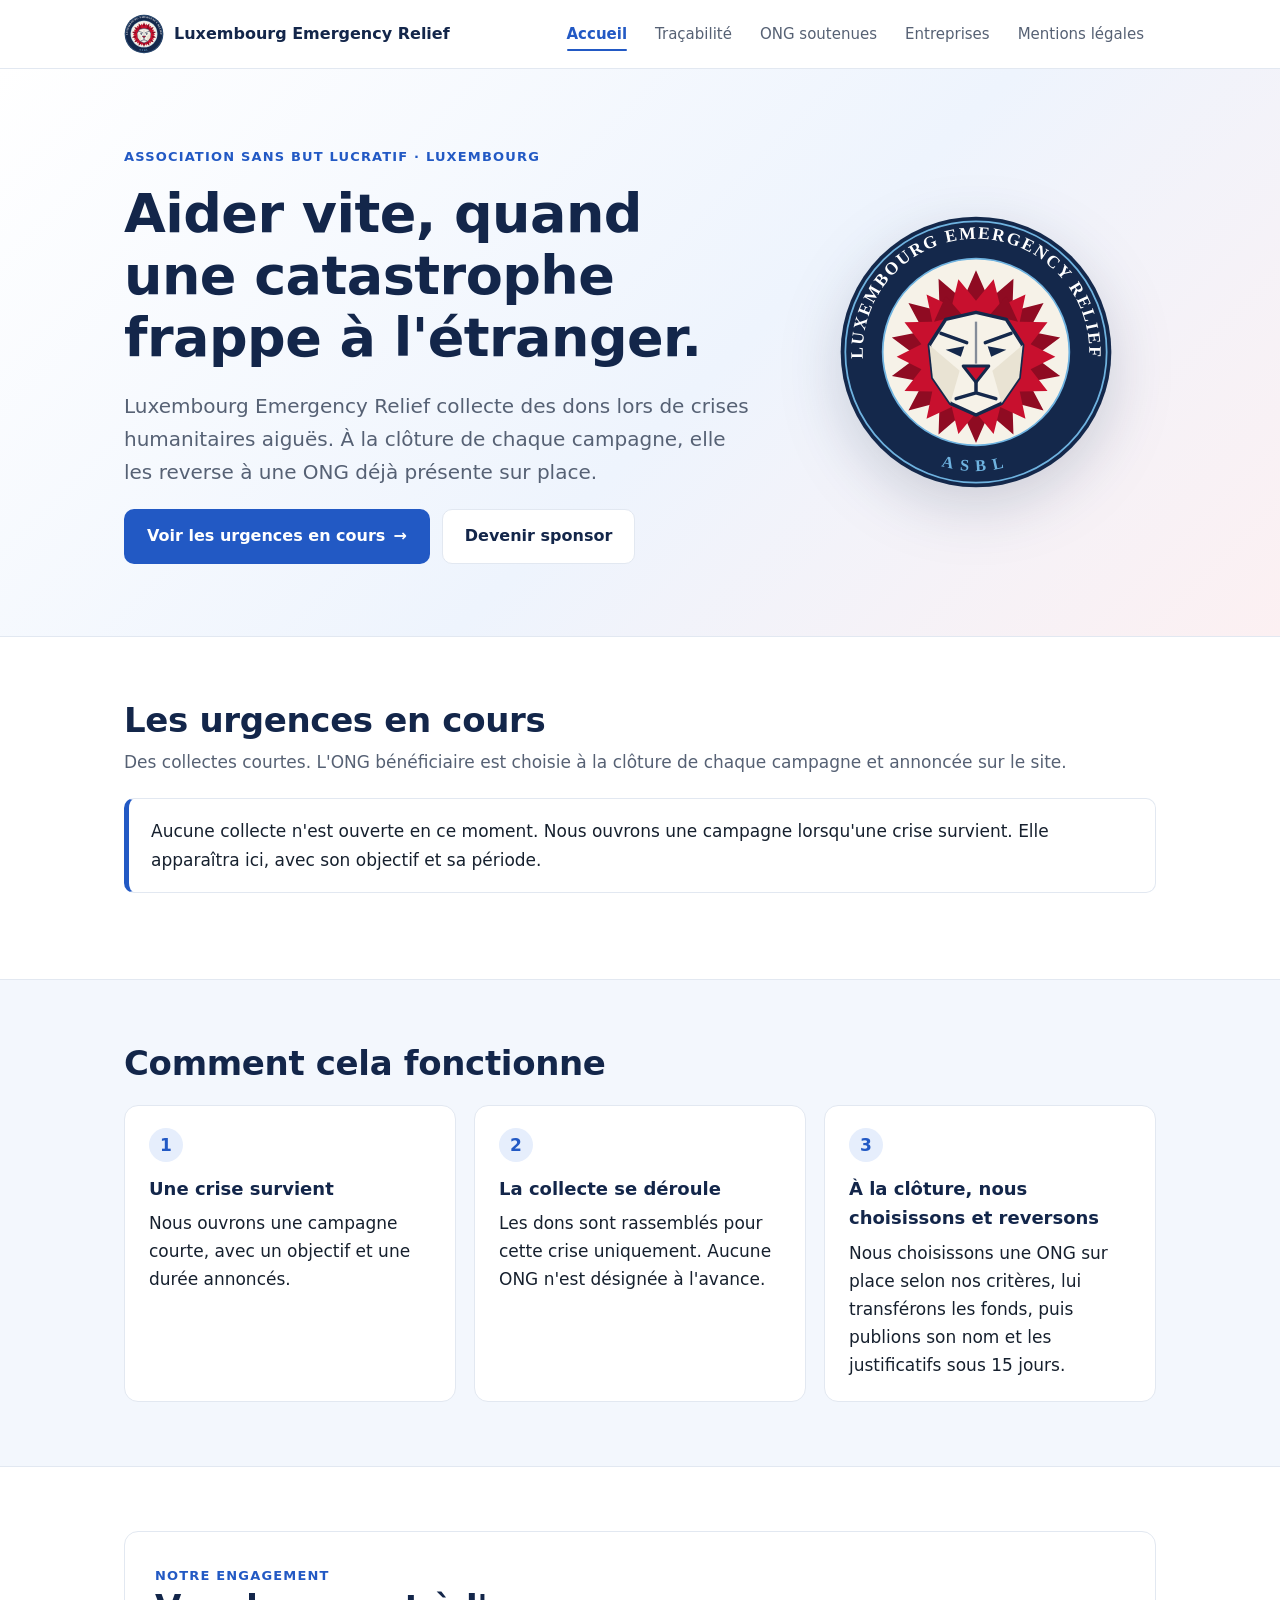
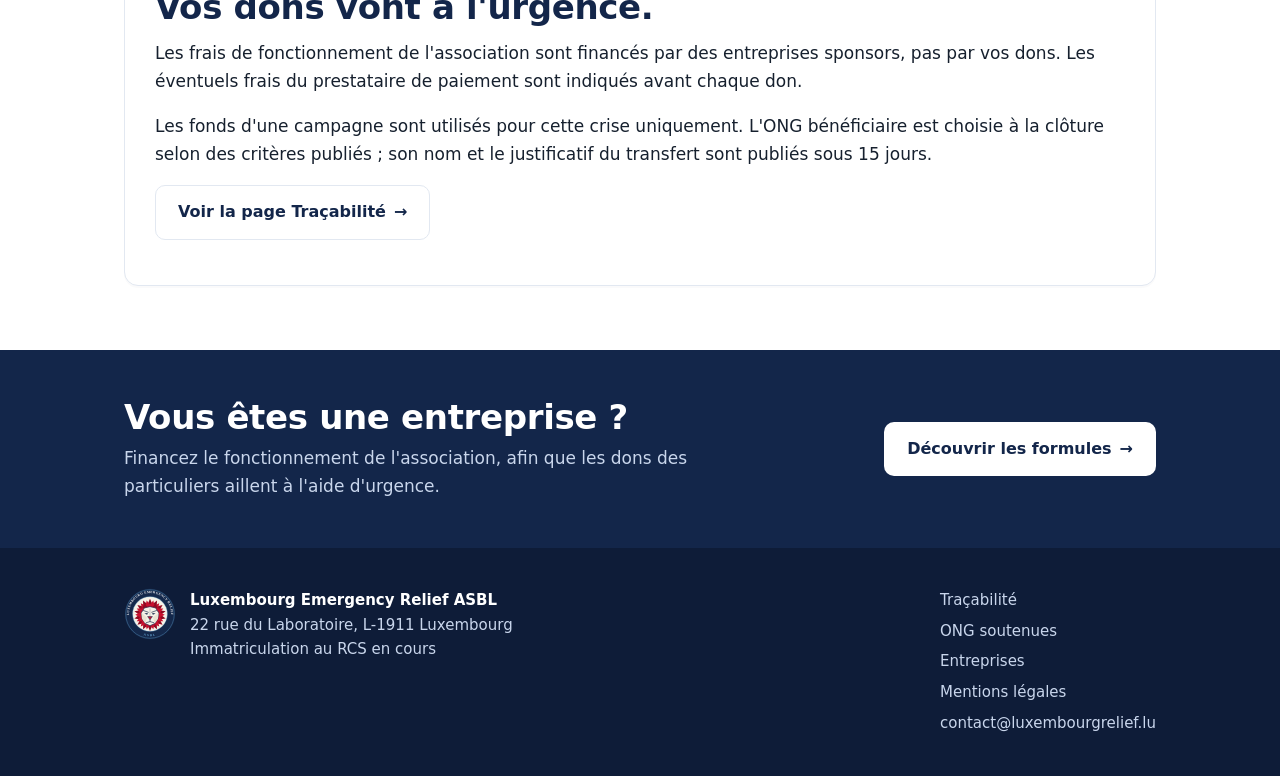
==== index.html @ cbea9c33 "Accueil : retrait du message de test Co-Authored-By: Claude Sonnet 5.5 <noreply@anthropic.com> Claud" ====
<!DOCTYPE html>
<html lang="fr">
<head>
<meta charset="utf-8">
<meta name="viewport" content="width=device-width,initial-scale=1">
<title>Luxembourg Emergency Relief — aide d'urgence internationale</title>
<meta name="description" content="Luxembourg Emergency Relief est une association luxembourgeoise qui collecte des dons lors de crises humanitaires et les reverse à des ONG présentes sur place.">
<link rel="canonical" href="https://luxembourgrelief.lu/">
<link rel="icon" href="sceau.svg" type="image/svg+xml">
<meta name="theme-color" content="#13264a">
<link rel="stylesheet" href="style.css">
<meta property="og:title" content="Luxembourg Emergency Relief">
<meta property="og:description" content="Collecter et reverser rapidement l'aide d'urgence lors de crises humanitaires à l'étranger.">
<meta property="og:type" content="website">
<meta property="og:url" content="https://luxembourgrelief.lu/">
<script type="application/ld+json">{"@context":"https://schema.org","@type":"NGO","name":"Luxembourg Emergency Relief ASBL","url":"https://luxembourgrelief.lu/","logo":"https://luxembourgrelief.lu/sceau.svg","email":"contact@luxembourgrelief.lu","address":{"@type":"PostalAddress","streetAddress":"22 rue du Laboratoire","postalCode":"L-1911","addressLocality":"Luxembourg","addressCountry":"LU"}}</script>
</head>
<body>
<header class="site-header"><div class="wrap head">
<a class="brand" href="index.html"><img src="sceau.svg" alt="" width="40" height="40"><span>Luxembourg Emergency Relief</span></a>
<nav aria-label="Navigation principale"><a href="index.html" aria-current="page">Accueil</a><a href="tracabilite.html">Traçabilité</a><a href="partenaires.html">ONG soutenues</a><a href="sponsors.html">Entreprises</a><a href="mentions-legales.html">Mentions légales</a></nav>
</div></header>
<main>
<section class="hero"><div class="wrap">
<div>
<div class="tag">Association sans but lucratif · Luxembourg</div>
<h1>Aider vite, quand une catastrophe frappe à l'étranger.</h1>
<p class="lead">Luxembourg Emergency Relief collecte des dons lors de crises humanitaires aiguës. À la clôture de chaque campagne, elle les reverse à une ONG déjà présente sur place.</p>
<div class="actions"><a class="btn" href="#urgences">Voir les urgences en cours <span class="arrow" aria-hidden="true">→</span></a><a class="btn secondary" href="sponsors.html">Devenir sponsor</a></div>
</div>
<img class="hero-seal" src="sceau.svg" alt="Sceau de Luxembourg Emergency Relief" width="280" height="280">
</div></section>

<section class="block reveal" id="urgences"><div class="wrap">
<h2>Les urgences en cours</h2>
<p class="sub">Des collectes courtes. L'ONG bénéficiaire est choisie à la clôture de chaque campagne et annoncée sur le site.</p>
<div id="campagnes">
<div class="notice">Aucune collecte n'est ouverte en ce moment. Nous ouvrons une campagne lorsqu'une crise survient. Elle apparaîtra ici, avec son objectif et sa période.</div>
</div>
</div></section>

<section class="block alt reveal"><div class="wrap">
<h2>Comment cela fonctionne</h2>
<div class="grid">
<div class="card"><span class="step-num">1</span><b>Une crise survient</b><p>Nous ouvrons une campagne courte, avec un objectif et une durée annoncés.</p></div>
<div class="card"><span class="step-num">2</span><b>La collecte se déroule</b><p>Les dons sont rassemblés pour cette crise uniquement. Aucune ONG n'est désignée à l'avance.</p></div>
<div class="card"><span class="step-num">3</span><b>À la clôture, nous choisissons et reversons</b><p>Nous choisissons une ONG sur place selon nos critères, lui transférons les fonds, puis publions son nom et les justificatifs sous 15 jours.</p></div>
</div>
</div></section>

<section class="block reveal"><div class="wrap">
<div class="panel">
<div class="tag">Notre engagement</div>
<h2>Vos dons vont à l'urgence.</h2>
<p>Les frais de fonctionnement de l'association sont financés par des entreprises sponsors, pas par vos dons. Les éventuels frais du prestataire de paiement sont indiqués avant chaque don.</p>
<p>Les fonds d'une campagne sont utilisés pour cette crise uniquement. L'ONG bénéficiaire est choisie à la clôture selon des critères publiés ; son nom et le justificatif du transfert sont publiés sous 15 jours.</p>
<p><a class="btn secondary" href="tracabilite.html">Voir la page Traçabilité <span class="arrow" aria-hidden="true">→</span></a></p>
</div>
</div></section>

<section class="band reveal"><div class="wrap">
<div><h2>Vous êtes une entreprise ?</h2><p>Financez le fonctionnement de l'association, afin que les dons des particuliers aillent à l'aide d'urgence.</p></div>
<a class="btn light" href="sponsors.html">Découvrir les formules <span class="arrow" aria-hidden="true">→</span></a>
</div></section>
</main>
<footer class="site-footer"><div class="wrap foot">
<div class="foot-brand"><img src="sceau.svg" alt="" width="52" height="52"><div><b>Luxembourg Emergency Relief ASBL</b><br>22 rue du Laboratoire, L-1911 Luxembourg<br><span data-rcs>Immatriculation au RCS en cours</span></div></div>
<div class="foot-links"><a href="tracabilite.html">Traçabilité</a><a href="partenaires.html">ONG soutenues</a><a href="sponsors.html">Entreprises</a><a href="mentions-legales.html">Mentions légales</a><a href="mailto:contact@luxembourgrelief.lu">contact@luxembourgrelief.lu</a></div>
</div></footer>
<script src="data.js"></script>
<script src="app.js"></script>
</body>
</html>
---- style.css ----
:root{
  --blue:#2259c4;--blue-hover:#3471e0;--navy:#13264a;--ink:#16202e;--mute:#566174;
  --bg:#ffffff;--soft:#f3f7fd;--line:#e2e8f1;--red:#c8102e;--radius:14px;
  --shadow:0 12px 28px rgba(19,38,74,.09);
}
*{box-sizing:border-box}
html{scroll-behavior:smooth}
body{margin:0;font:17px/1.65 system-ui,-apple-system,"Segoe UI",Roboto,"Helvetica Neue",Arial,sans-serif;color:var(--ink);background:var(--bg);-webkit-font-smoothing:antialiased}
img{max-width:100%;height:auto}
a{color:var(--blue)}
.wrap{max-width:1080px;margin:0 auto;padding:0 24px}
h1,h2,h3{color:var(--navy);line-height:1.15;letter-spacing:-.01em}
h1{font-size:clamp(34px,5.2vw,54px);margin:.25em 0 .4em}
h2{font-size:clamp(26px,3.2vw,34px);margin:0 0 .35em}
h3{font-size:19px;margin:0 0 .35em}
p{margin:0 0 1em}
.tag{display:inline-block;font-size:13px;font-weight:700;letter-spacing:.09em;text-transform:uppercase;color:var(--blue)}
.lead{font-size:clamp(18px,2vw,20px);color:var(--mute);max-width:640px}
.sub{color:var(--mute);margin-top:-.2em}

/* En-tête */
.site-header{position:sticky;top:0;z-index:10;background:rgba(255,255,255,.88);backdrop-filter:saturate(1.4) blur(10px);-webkit-backdrop-filter:saturate(1.4) blur(10px);border-bottom:1px solid var(--line)}
.head{display:flex;align-items:center;justify-content:space-between;gap:16px;min-height:68px}
.brand{display:flex;align-items:center;gap:10px;text-decoration:none;color:var(--navy);font-weight:700;font-size:16px;white-space:nowrap}
.brand img{width:40px;height:40px;transition:transform .25s ease}
.brand:hover img{transform:rotate(-8deg) scale(1.06)}
nav{display:flex;gap:4px;overflow-x:auto;scrollbar-width:none}
nav::-webkit-scrollbar{display:none}
nav a{position:relative;padding:8px 12px;border-radius:8px;color:var(--mute);text-decoration:none;font-size:15px;font-weight:500;white-space:nowrap;transition:color .18s,background .18s}
nav a:hover{color:var(--navy);background:var(--soft)}
nav a[aria-current]{color:var(--blue);font-weight:600}
nav a[aria-current]::after{content:"";position:absolute;left:12px;right:12px;bottom:3px;height:2px;border-radius:2px;background:var(--blue)}

/* Boutons */
.btn{display:inline-flex;align-items:center;gap:8px;background:var(--blue);color:#fff;padding:13px 22px;border-radius:10px;font-weight:600;font-size:16px;text-decoration:none;border:1px solid transparent;transition:transform .18s ease,background .18s ease,box-shadow .18s ease}
.btn:hover{background:var(--blue-hover);transform:scale(1.045);box-shadow:0 10px 22px rgba(34,89,196,.28)}
.btn:active{transform:scale(.98)}
.btn.secondary{background:#fff;color:var(--navy);border-color:var(--line)}
.btn.secondary:hover{background:var(--soft);box-shadow:0 10px 22px rgba(19,38,74,.10)}
.btn.light{background:#fff;color:var(--navy)}
.btn.light:hover{background:#eaf1fd}
.btn .arrow{transition:transform .18s ease}
.btn:hover .arrow{transform:translateX(3px)}
a:focus-visible,.btn:focus-visible{outline:3px solid #f2b705;outline-offset:3px;border-radius:10px}
.actions{display:flex;flex-wrap:wrap;gap:12px;margin-top:8px}

/* Bandeau d'accueil */
.hero{background:linear-gradient(135deg,#ffffff 0%,#eef4fd 55%,#fcf0f2 100%);border-bottom:1px solid var(--line)}
.hero .wrap{display:grid;grid-template-columns:1.4fr .8fr;gap:40px;align-items:center;padding-top:72px;padding-bottom:72px}
.hero-seal{width:100%;max-width:280px;justify-self:center;filter:drop-shadow(0 18px 30px rgba(19,38,74,.18));animation:float 7s ease-in-out infinite}
@keyframes float{0%,100%{transform:translateY(0)}50%{transform:translateY(-8px)}}
.page-hero{background:linear-gradient(135deg,#ffffff 0%,#eef4fd 70%);border-bottom:1px solid var(--line)}
.page-hero .wrap{padding-top:56px;padding-bottom:48px}

/* Sections */
section.block{padding:64px 0}
section.alt{background:var(--soft);border-top:1px solid var(--line);border-bottom:1px solid var(--line)}
.grid{display:grid;grid-template-columns:repeat(auto-fit,minmax(250px,1fr));gap:18px;margin-top:22px}
.card{background:#fff;border:1px solid var(--line);border-radius:var(--radius);padding:22px 24px;transition:transform .2s ease,box-shadow .2s ease,border-color .2s ease}
.card:hover{transform:translateY(-4px);box-shadow:var(--shadow);border-color:#cfdaeb}
.card b{display:block;color:var(--navy);font-size:18px;margin-bottom:6px}
.card p:last-child{margin-bottom:0}
.step-num{display:inline-grid;place-items:center;width:34px;height:34px;border-radius:50%;background:#e6eefc;color:var(--blue);font-weight:700;margin-bottom:12px}
.notice{background:#fff;border:1px solid var(--line);border-left:5px solid var(--blue);border-radius:10px;padding:18px 22px;margin:22px 0;color:var(--ink)}
.panel{background:#fff;border:1px solid var(--line);border-radius:var(--radius);padding:28px 30px;box-shadow:0 2px 0 rgba(19,38,74,.02)}

/* Formules sponsors */
.price{font-size:28px;font-weight:700;color:var(--navy);margin:2px 0 10px}
.price small{font-size:15px;font-weight:500;color:var(--mute)}
.card.featured{border-color:var(--blue);box-shadow:0 0 0 1px var(--blue) inset}

/* Bandeau entreprises */
.band{background:var(--navy);color:#e8eef9}
.band .wrap{display:flex;flex-wrap:wrap;align-items:center;justify-content:space-between;gap:20px;padding-top:48px;padding-bottom:48px}
.band h2{color:#fff;margin-bottom:.2em}
.band p{margin:0;color:#c9d6ec;max-width:620px}

/* Tableaux */
table{border-collapse:collapse;width:100%;font-size:16px;background:#fff;border:1px solid var(--line);border-radius:12px;overflow:hidden}
th,td{border-bottom:1px solid var(--line);padding:12px 14px;text-align:left;vertical-align:top}
th{background:var(--soft);color:var(--navy);font-weight:600}
tr:last-child td{border-bottom:0}
.table-wrap{overflow-x:auto}

/* Compteur de campagne */
.progress{font-size:15px;margin:12px 0 6px;color:var(--ink)}
.bar{height:10px;background:#e6ecf5;border-radius:999px;overflow:hidden;margin:8px 0}
.bar span{display:block;height:100%;background:var(--blue);border-radius:999px;transition:width 1s ease}
.small{font-size:13px;color:var(--mute)}

/* Pied de page */
.site-footer{background:#0e1c38;color:#c9d6ec;margin-top:0}
.foot{display:flex;flex-wrap:wrap;justify-content:space-between;gap:28px;padding-top:40px;padding-bottom:40px;font-size:15px}
.foot-brand{display:flex;gap:14px;align-items:flex-start}
.foot-brand img{width:52px;height:52px}
.foot-brand b{color:#fff}
.foot-links{display:flex;flex-direction:column;gap:6px}
.foot-links a{color:#c9d6ec;text-decoration:none;transition:color .15s}
.foot-links a:hover{color:#fff;text-decoration:underline}

/* Apparition au défilement (uniquement si le script est actif) */
.js .reveal{opacity:0;transform:translateY(16px);transition:opacity .55s ease,transform .55s ease}
.js .reveal.visible{opacity:1;transform:none}

/* Transition entre les pages (navigateurs compatibles) */
@view-transition{navigation:auto}
::view-transition-old(root),::view-transition-new(root){animation-duration:.22s}

/* Mobile */
@media (max-width:820px){
  .hero .wrap{grid-template-columns:1fr;padding-top:40px;padding-bottom:48px;gap:20px}
  .hero-seal{grid-row:1;max-width:150px;justify-self:start}
  .head{flex-direction:column;align-items:flex-start;gap:4px;padding-top:10px;padding-bottom:6px}
  nav{width:100%;margin:0 -12px;padding:0 0 4px}
  section.block{padding:48px 0}
  .panel{padding:22px}
}

/* Mouvements réduits */
@media (prefers-reduced-motion:reduce){
  *,*::before,*::after{animation:none!important;transition:none!important;scroll-behavior:auto!important}
  .js .reveal{opacity:1;transform:none}
}
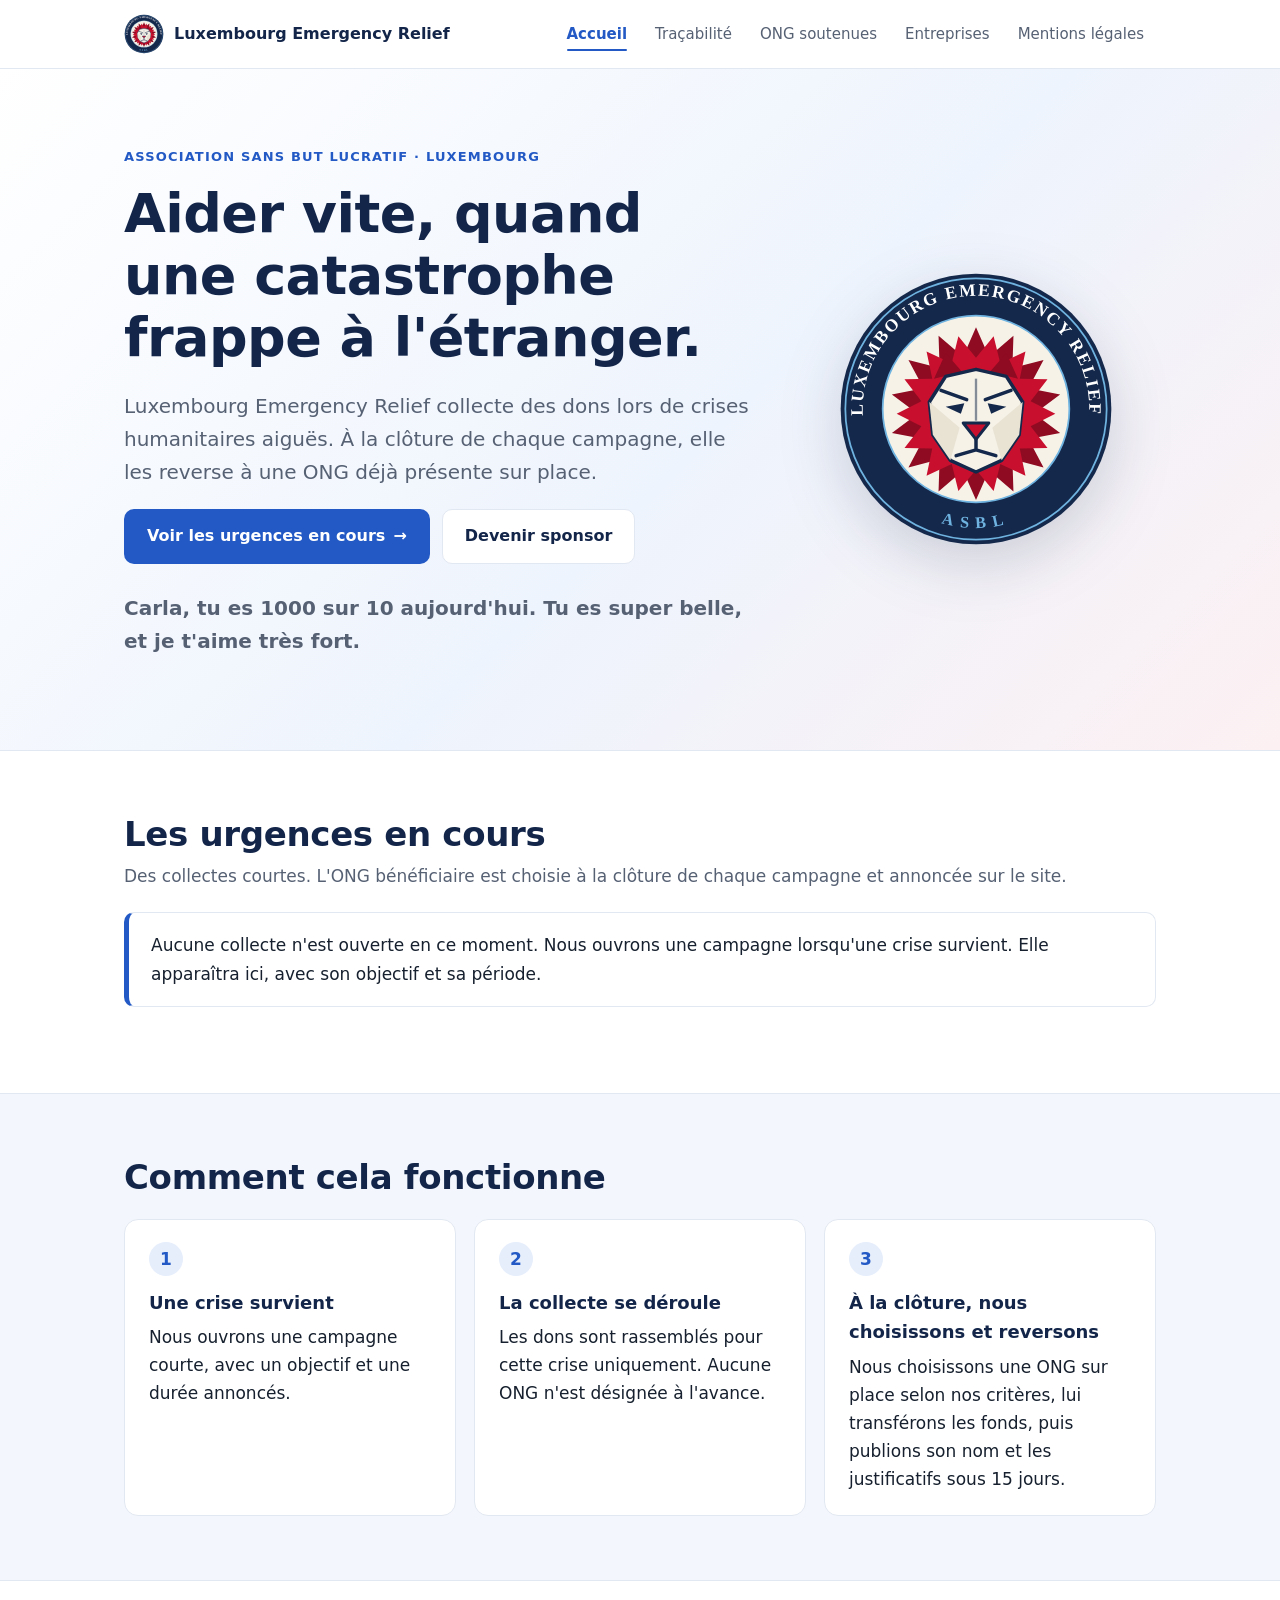
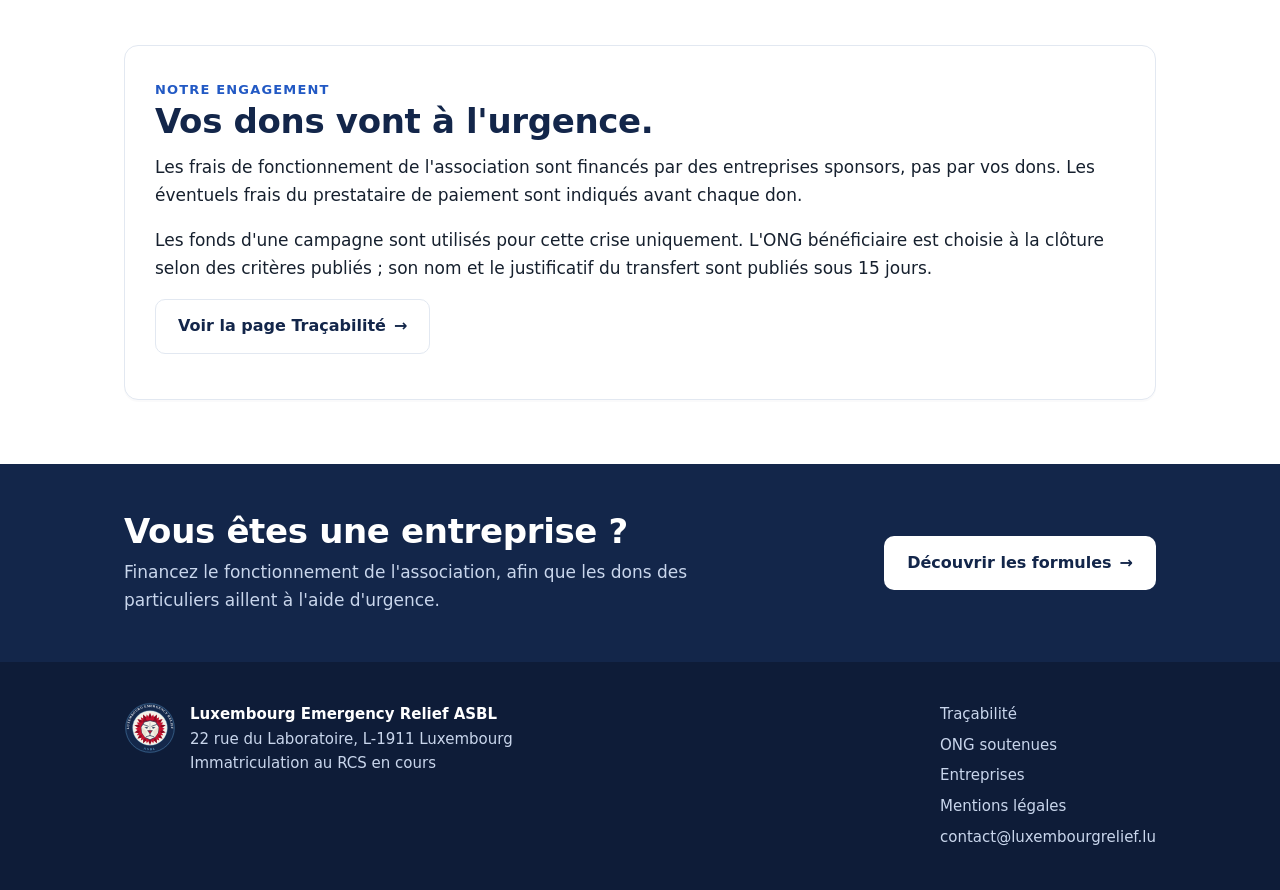
==== commit b0e7f716: "Accueil : message pour Carla Co-Authored-By: Claude Sonnet 5.5 <noreply@anthropic.com> Claude-Sessio" ====
--- a/index.html
+++ b/index.html
@@ -27,6 +27,7 @@
 <h1>Aider vite, quand une catastrophe frappe à l'étranger.</h1>
 <p class="lead">Luxembourg Emergency Relief collecte des dons lors de crises humanitaires aiguës. À la clôture de chaque campagne, elle les reverse à une ONG déjà présente sur place.</p>
 <div class="actions"><a class="btn" href="#urgences">Voir les urgences en cours <span class="arrow" aria-hidden="true">→</span></a><a class="btn secondary" href="sponsors.html">Devenir sponsor</a></div>
+<p class="lead" style="margin-top:28px;font-weight:600">Carla, tu es 1000 sur 10 aujourd'hui. Tu es super belle, et je t'aime très fort.</p>
 </div>
 <img class="hero-seal" src="sceau.svg" alt="Sceau de Luxembourg Emergency Relief" width="280" height="280">
 </div></section>
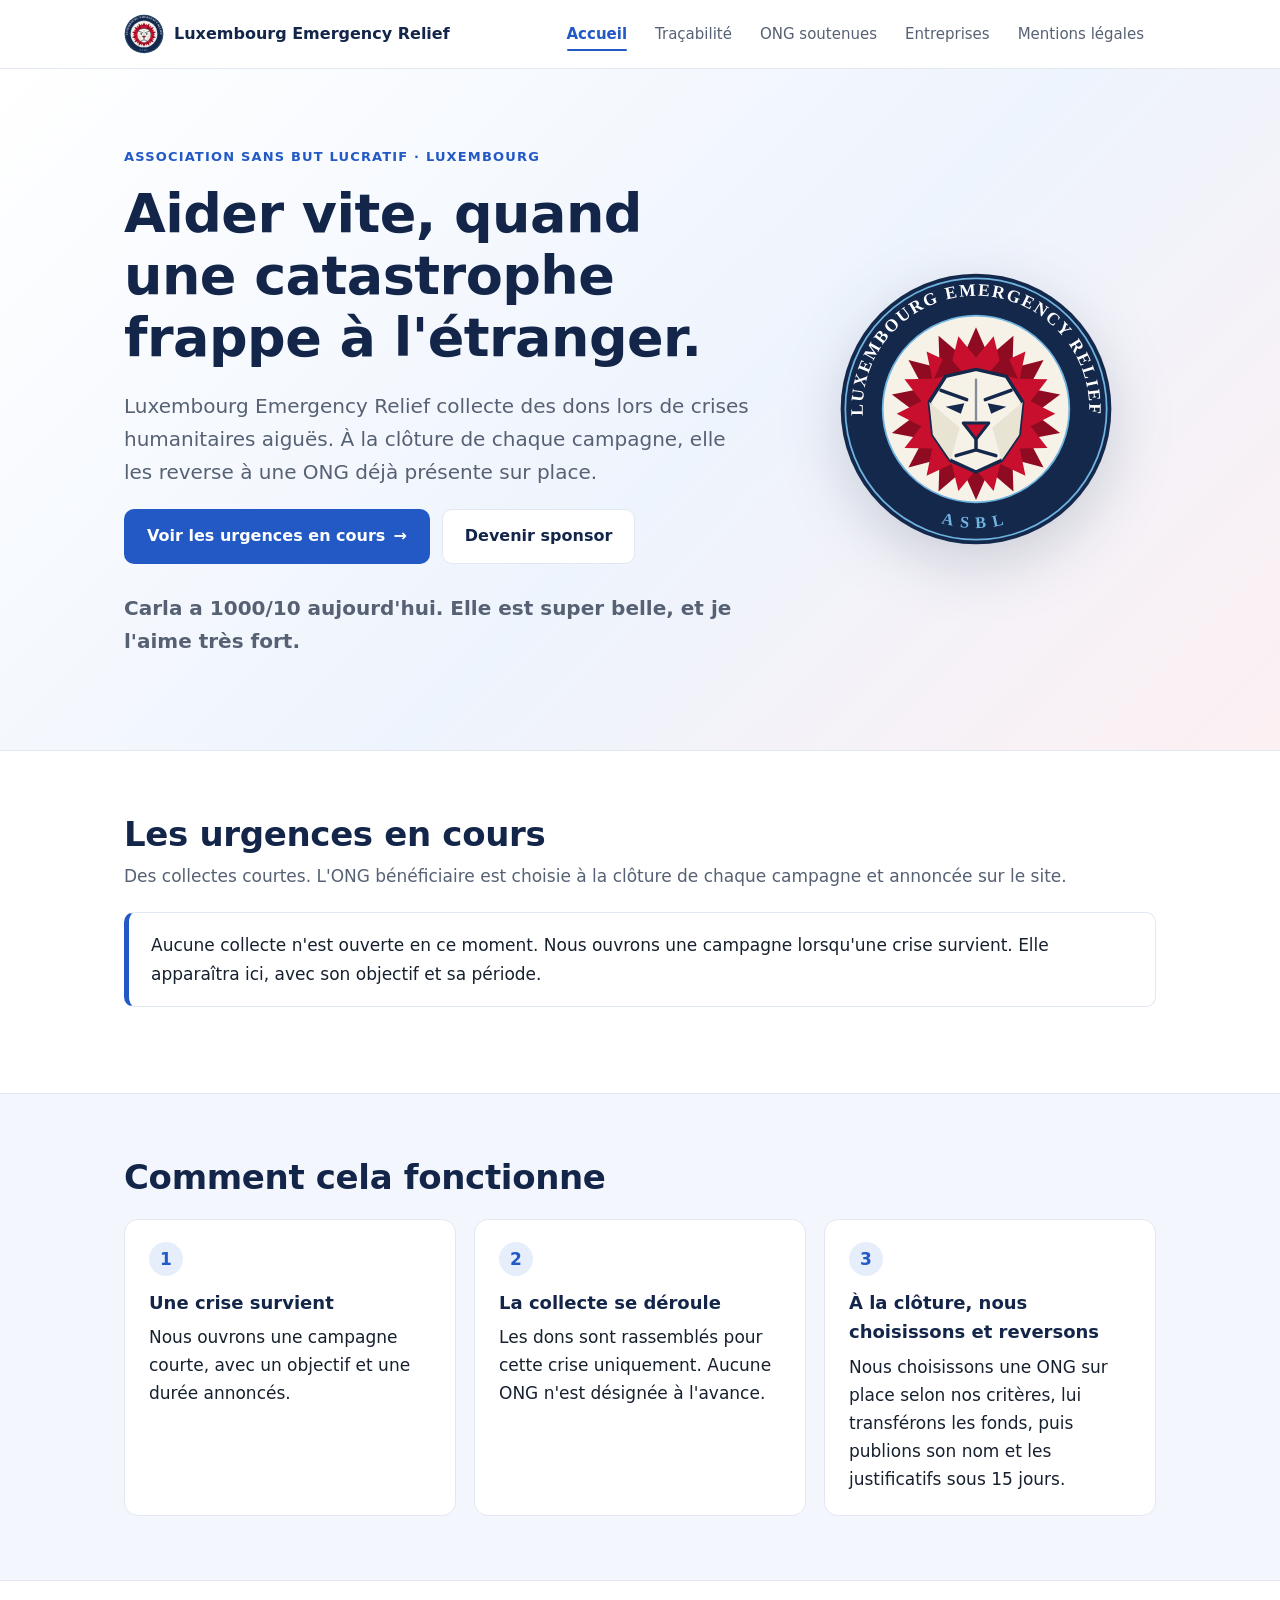
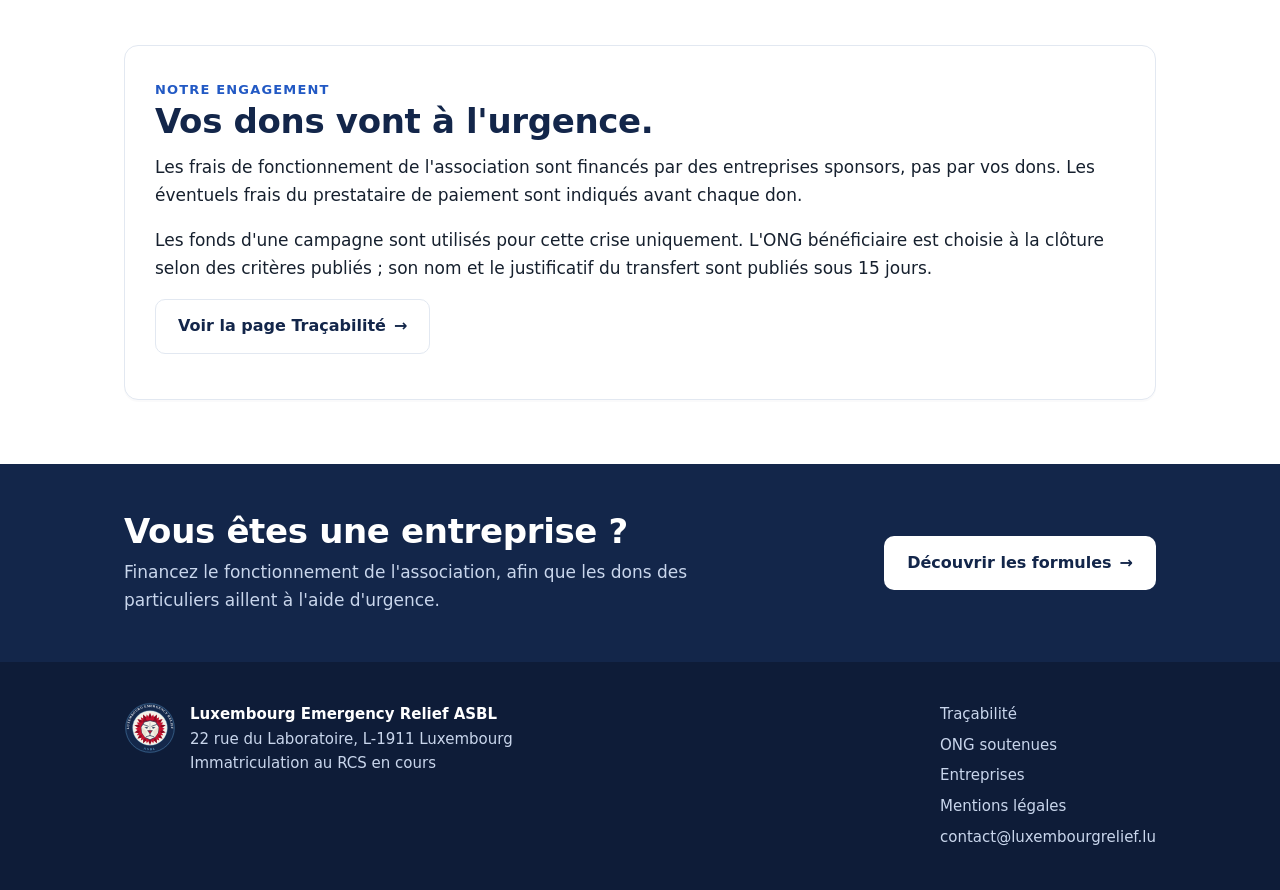
==== commit d2c73af4: "Accueil : reformulation du message Co-Authored-By: Claude Sonnet 5.5 <noreply@anthropic.com> Claude-" ====
--- a/index.html
+++ b/index.html
@@ -27,7 +27,7 @@
 <h1>Aider vite, quand une catastrophe frappe à l'étranger.</h1>
 <p class="lead">Luxembourg Emergency Relief collecte des dons lors de crises humanitaires aiguës. À la clôture de chaque campagne, elle les reverse à une ONG déjà présente sur place.</p>
 <div class="actions"><a class="btn" href="#urgences">Voir les urgences en cours <span class="arrow" aria-hidden="true">→</span></a><a class="btn secondary" href="sponsors.html">Devenir sponsor</a></div>
-<p class="lead" style="margin-top:28px;font-weight:600">Carla, tu es 1000 sur 10 aujourd'hui. Tu es super belle, et je t'aime très fort.</p>
+<p class="lead" style="margin-top:28px;font-weight:600">Carla a 1000/10 aujourd'hui. Elle est super belle, et je l'aime très fort.</p>
 </div>
 <img class="hero-seal" src="sceau.svg" alt="Sceau de Luxembourg Emergency Relief" width="280" height="280">
 </div></section>
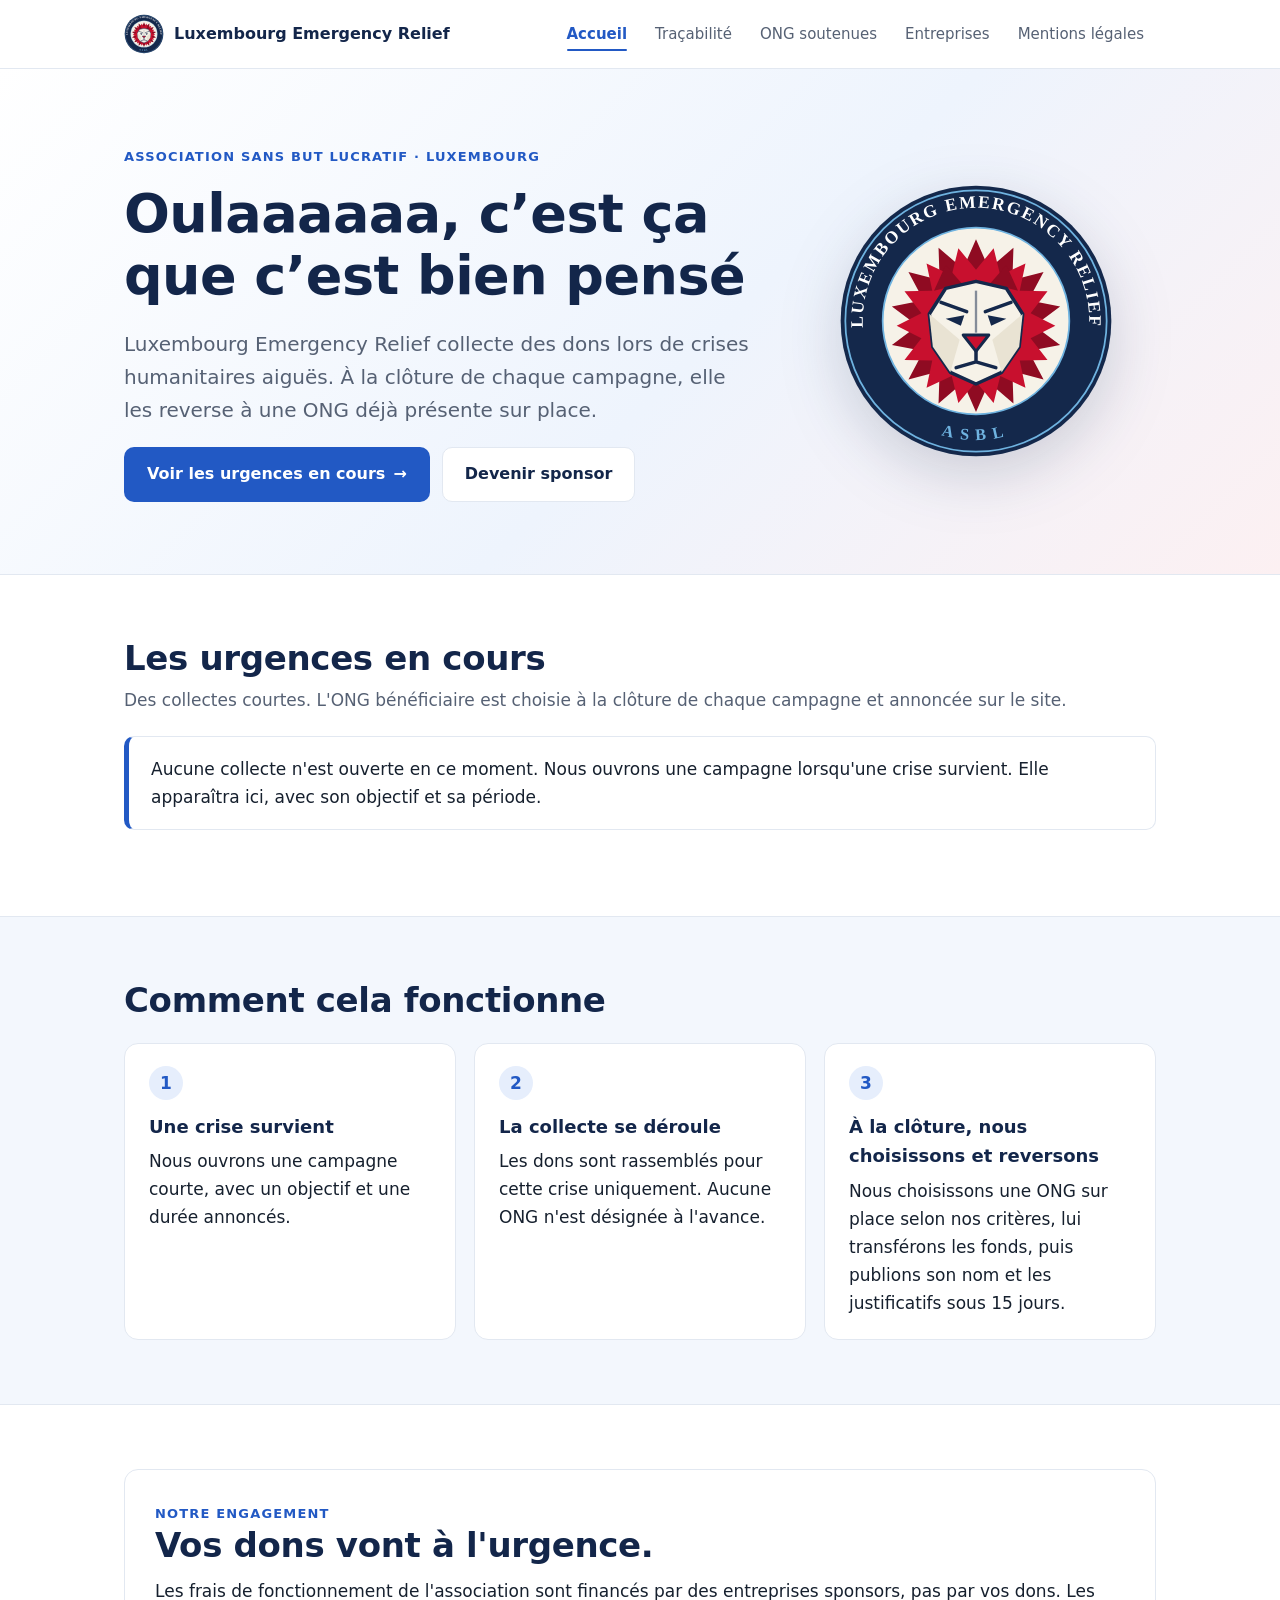
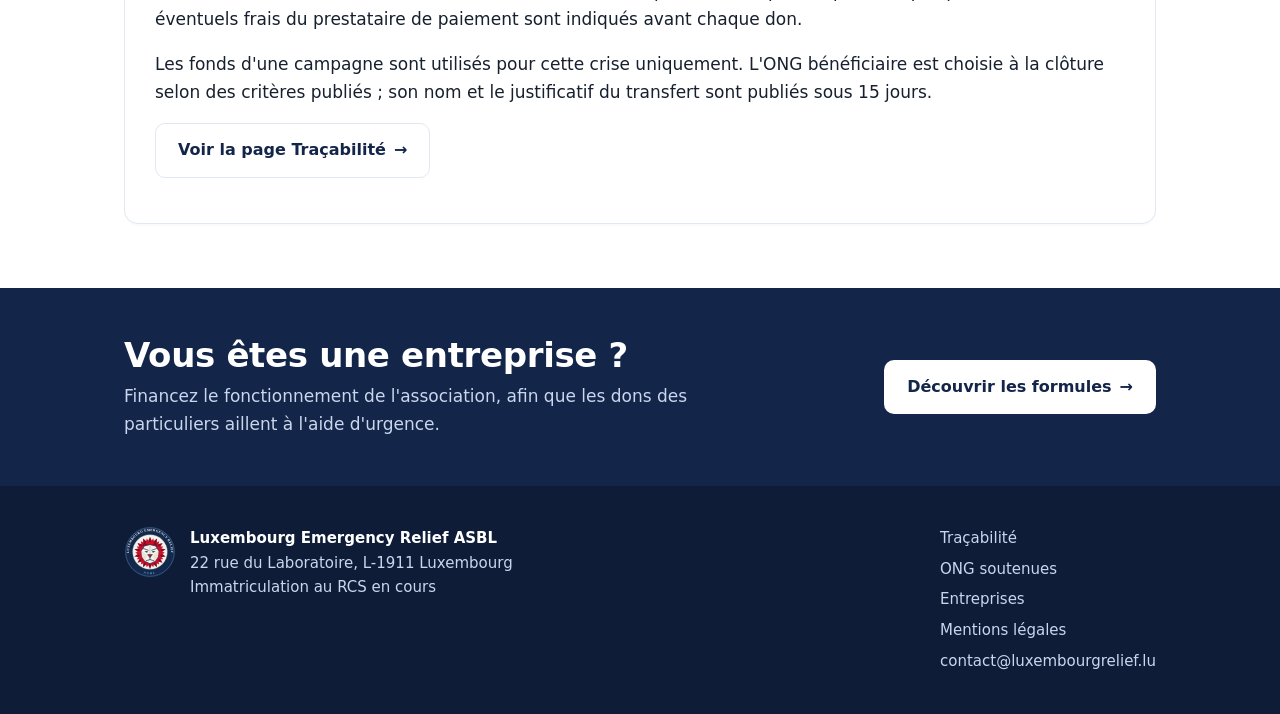
==== commit d27691c1: "Accueil : nouveau titre, retrait du message Co-Authored-By: Claude Sonnet 5.5 <noreply@anthropic.com" ====
--- a/index.html
+++ b/index.html
@@ -24,10 +24,9 @@
 <section class="hero"><div class="wrap">
 <div>
 <div class="tag">Association sans but lucratif · Luxembourg</div>
-<h1>Aider vite, quand une catastrophe frappe à l'étranger.</h1>
+<h1>Oulaaaaaa, c’est ça que c’est bien pensé</h1>
 <p class="lead">Luxembourg Emergency Relief collecte des dons lors de crises humanitaires aiguës. À la clôture de chaque campagne, elle les reverse à une ONG déjà présente sur place.</p>
 <div class="actions"><a class="btn" href="#urgences">Voir les urgences en cours <span class="arrow" aria-hidden="true">→</span></a><a class="btn secondary" href="sponsors.html">Devenir sponsor</a></div>
-<p class="lead" style="margin-top:28px;font-weight:600">Carla a 1000/10 aujourd'hui. Elle est super belle, et je l'aime très fort.</p>
 </div>
 <img class="hero-seal" src="sceau.svg" alt="Sceau de Luxembourg Emergency Relief" width="280" height="280">
 </div></section>
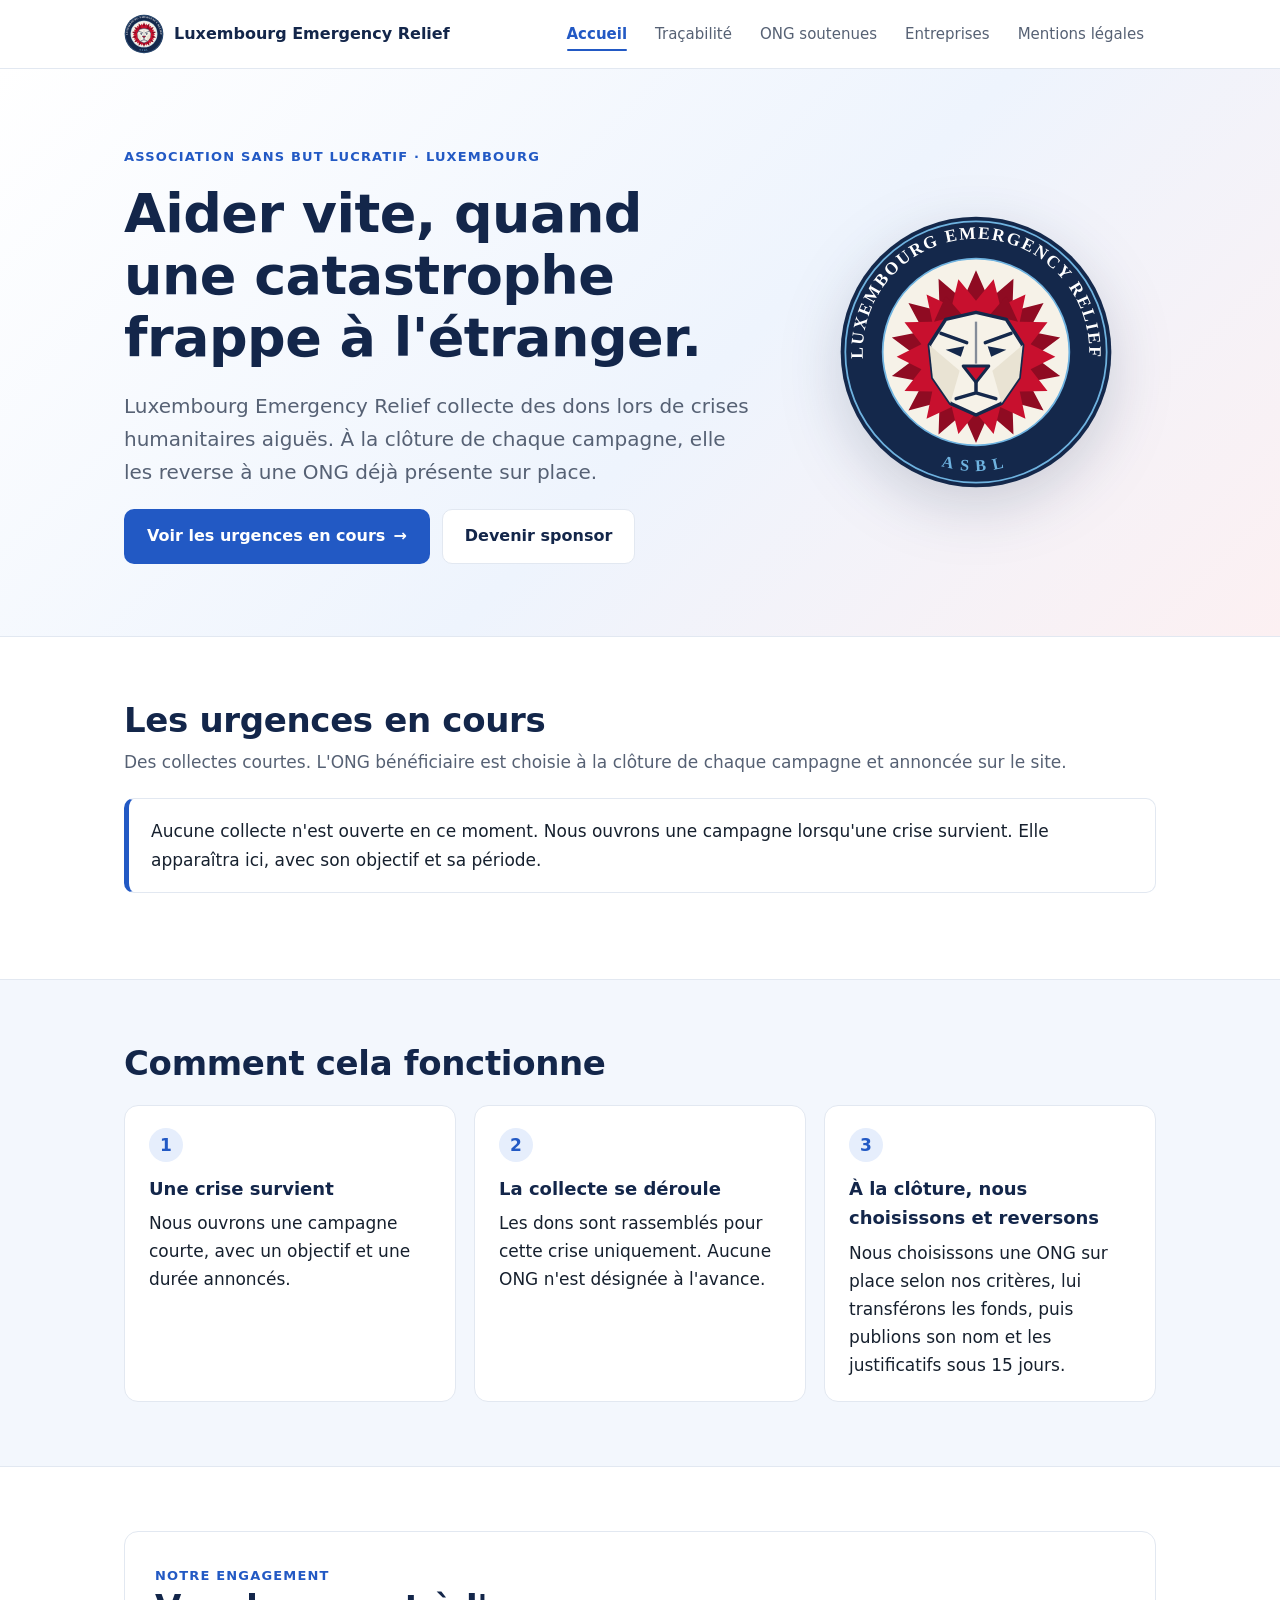
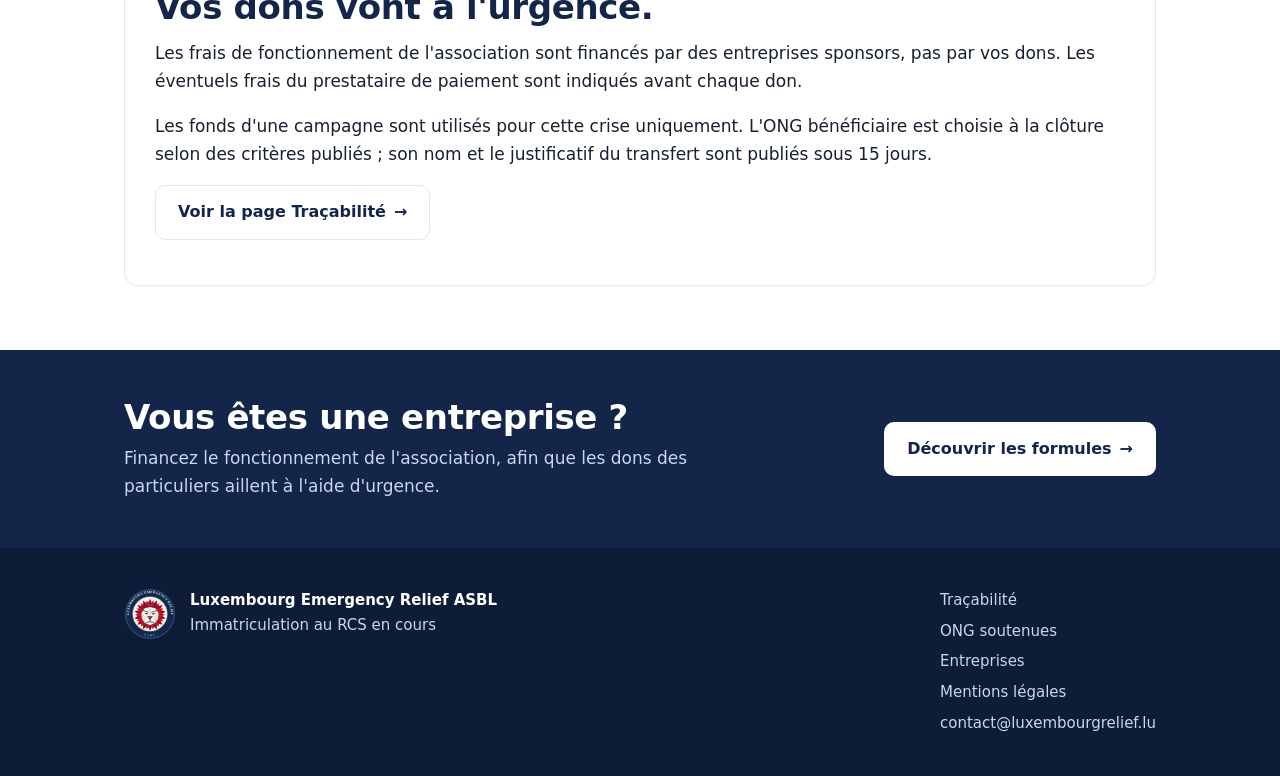
==== commit e873d7d4: "Accueil : titre d'origine ; adresse retirée du pied de page Co-Authored-By: Claude Sonnet 5.5 <norep" ====
--- a/index.html
+++ b/index.html
@@ -13,7 +13,7 @@
 <meta property="og:description" content="Collecter et reverser rapidement l'aide d'urgence lors de crises humanitaires à l'étranger.">
 <meta property="og:type" content="website">
 <meta property="og:url" content="https://luxembourgrelief.lu/">
-<script type="application/ld+json">{"@context":"https://schema.org","@type":"NGO","name":"Luxembourg Emergency Relief ASBL","url":"https://luxembourgrelief.lu/","logo":"https://luxembourgrelief.lu/sceau.svg","email":"contact@luxembourgrelief.lu","address":{"@type":"PostalAddress","streetAddress":"22 rue du Laboratoire","postalCode":"L-1911","addressLocality":"Luxembourg","addressCountry":"LU"}}</script>
+<script type="application/ld+json">{"@context":"https://schema.org","@type":"NGO","name":"Luxembourg Emergency Relief ASBL","url":"https://luxembourgrelief.lu/","logo":"https://luxembourgrelief.lu/sceau.svg","email":"contact@luxembourgrelief.lu"}</script>
 </head>
 <body>
 <header class="site-header"><div class="wrap head">
@@ -24,7 +24,7 @@
 <section class="hero"><div class="wrap">
 <div>
 <div class="tag">Association sans but lucratif · Luxembourg</div>
-<h1>Oulaaaaaa, c’est ça que c’est bien pensé</h1>
+<h1>Aider vite, quand une catastrophe frappe à l'étranger.</h1>
 <p class="lead">Luxembourg Emergency Relief collecte des dons lors de crises humanitaires aiguës. À la clôture de chaque campagne, elle les reverse à une ONG déjà présente sur place.</p>
 <div class="actions"><a class="btn" href="#urgences">Voir les urgences en cours <span class="arrow" aria-hidden="true">→</span></a><a class="btn secondary" href="sponsors.html">Devenir sponsor</a></div>
 </div>
@@ -64,7 +64,7 @@
 </div></section>
 </main>
 <footer class="site-footer"><div class="wrap foot">
-<div class="foot-brand"><img src="sceau.svg" alt="" width="52" height="52"><div><b>Luxembourg Emergency Relief ASBL</b><br>22 rue du Laboratoire, L-1911 Luxembourg<br><span data-rcs>Immatriculation au RCS en cours</span></div></div>
+<div class="foot-brand"><img src="sceau.svg" alt="" width="52" height="52"><div><b>Luxembourg Emergency Relief ASBL</b><br><span data-rcs>Immatriculation au RCS en cours</span></div></div>
 <div class="foot-links"><a href="tracabilite.html">Traçabilité</a><a href="partenaires.html">ONG soutenues</a><a href="sponsors.html">Entreprises</a><a href="mentions-legales.html">Mentions légales</a><a href="mailto:contact@luxembourgrelief.lu">contact@luxembourgrelief.lu</a></div>
 </div></footer>
 <script src="data.js"></script>
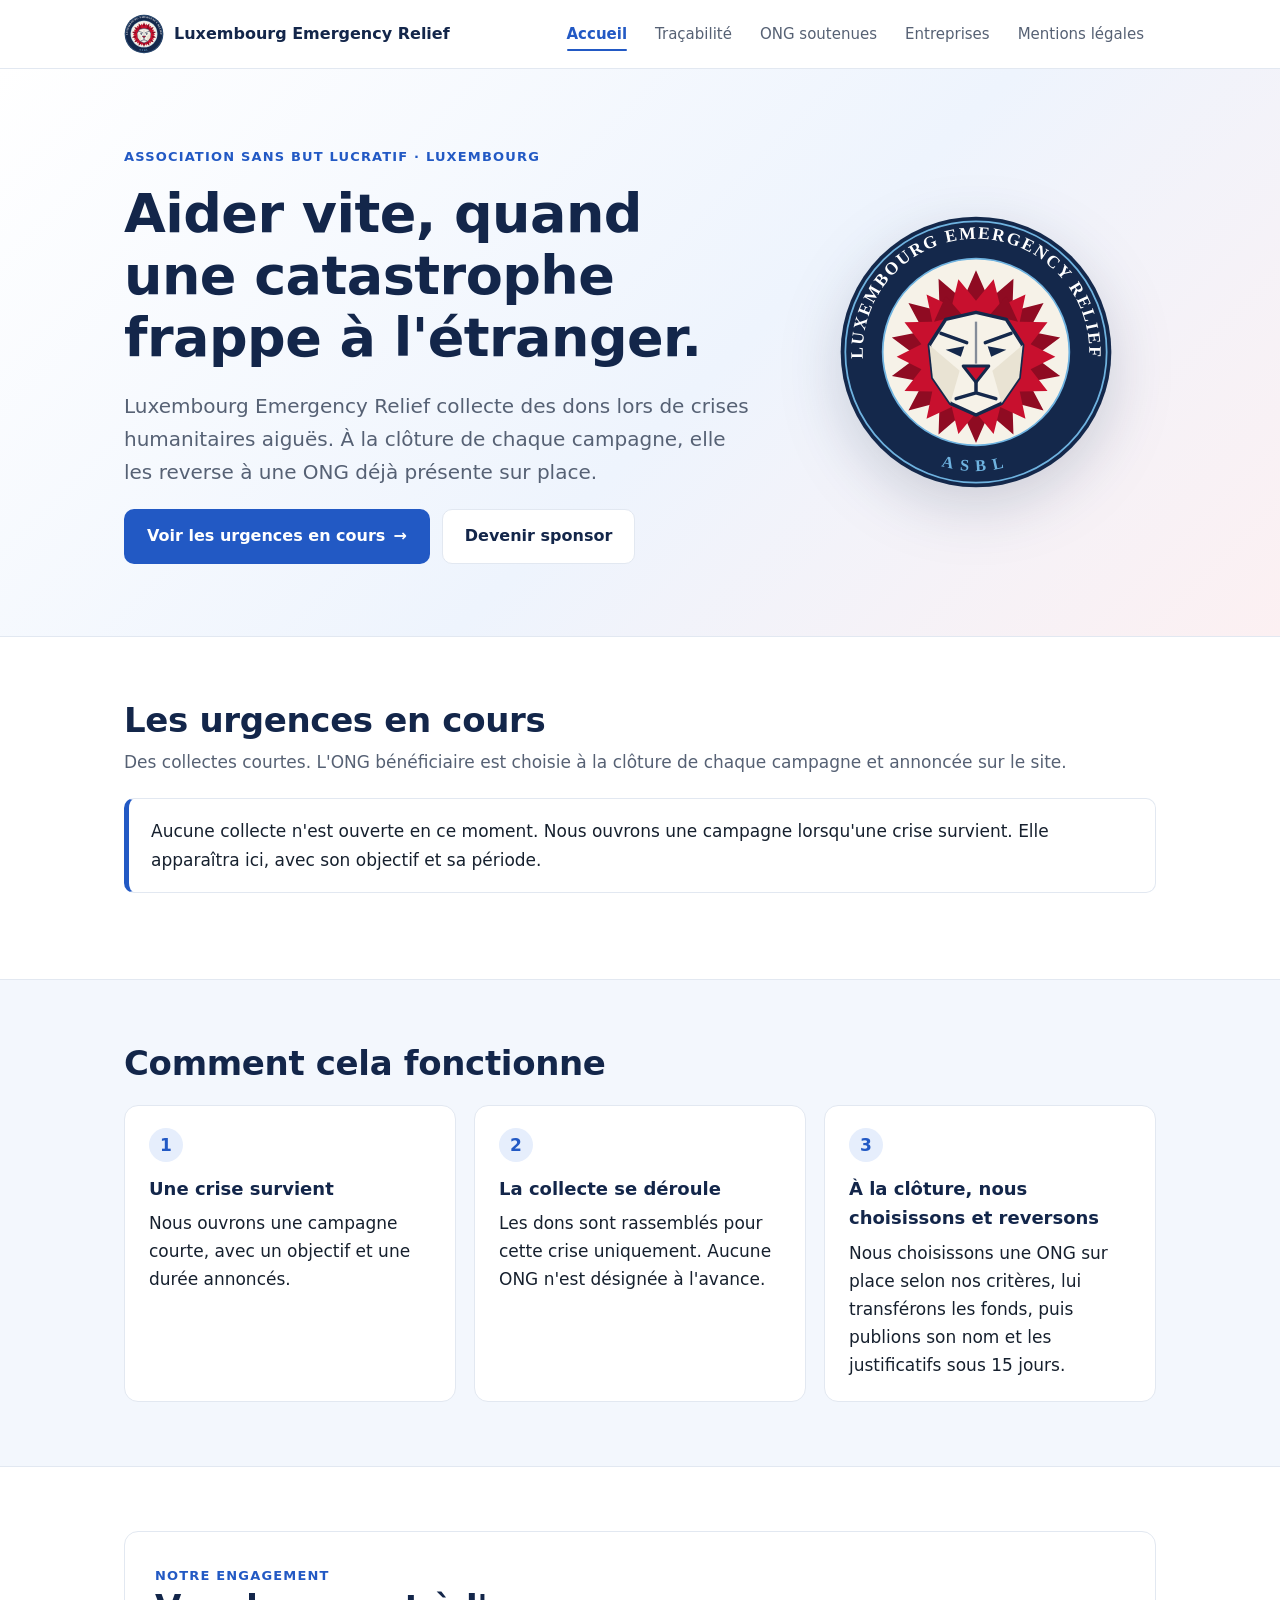
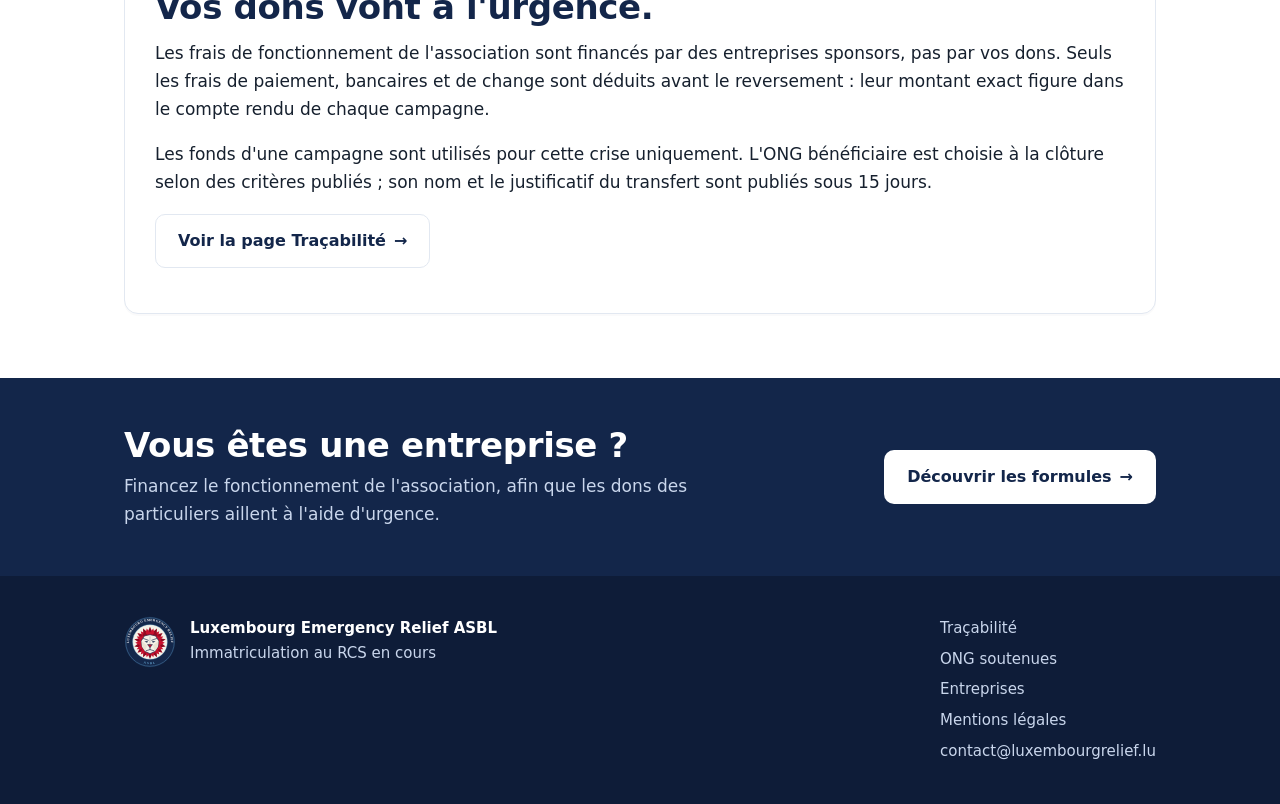
==== commit 35fb2393: "Frais de paiement, bancaires et de change déduits des dons : textes alignés Co-Authored-By: Claude O" ====
--- a/index.html
+++ b/index.html
@@ -52,7 +52,7 @@
 <div class="panel">
 <div class="tag">Notre engagement</div>
 <h2>Vos dons vont à l'urgence.</h2>
-<p>Les frais de fonctionnement de l'association sont financés par des entreprises sponsors, pas par vos dons. Les éventuels frais du prestataire de paiement sont indiqués avant chaque don.</p>
+<p>Les frais de fonctionnement de l'association sont financés par des entreprises sponsors, pas par vos dons. Seuls les frais de paiement, bancaires et de change sont déduits avant le reversement : leur montant exact figure dans le compte rendu de chaque campagne.</p>
 <p>Les fonds d'une campagne sont utilisés pour cette crise uniquement. L'ONG bénéficiaire est choisie à la clôture selon des critères publiés ; son nom et le justificatif du transfert sont publiés sous 15 jours.</p>
 <p><a class="btn secondary" href="tracabilite.html">Voir la page Traçabilité <span class="arrow" aria-hidden="true">→</span></a></p>
 </div>
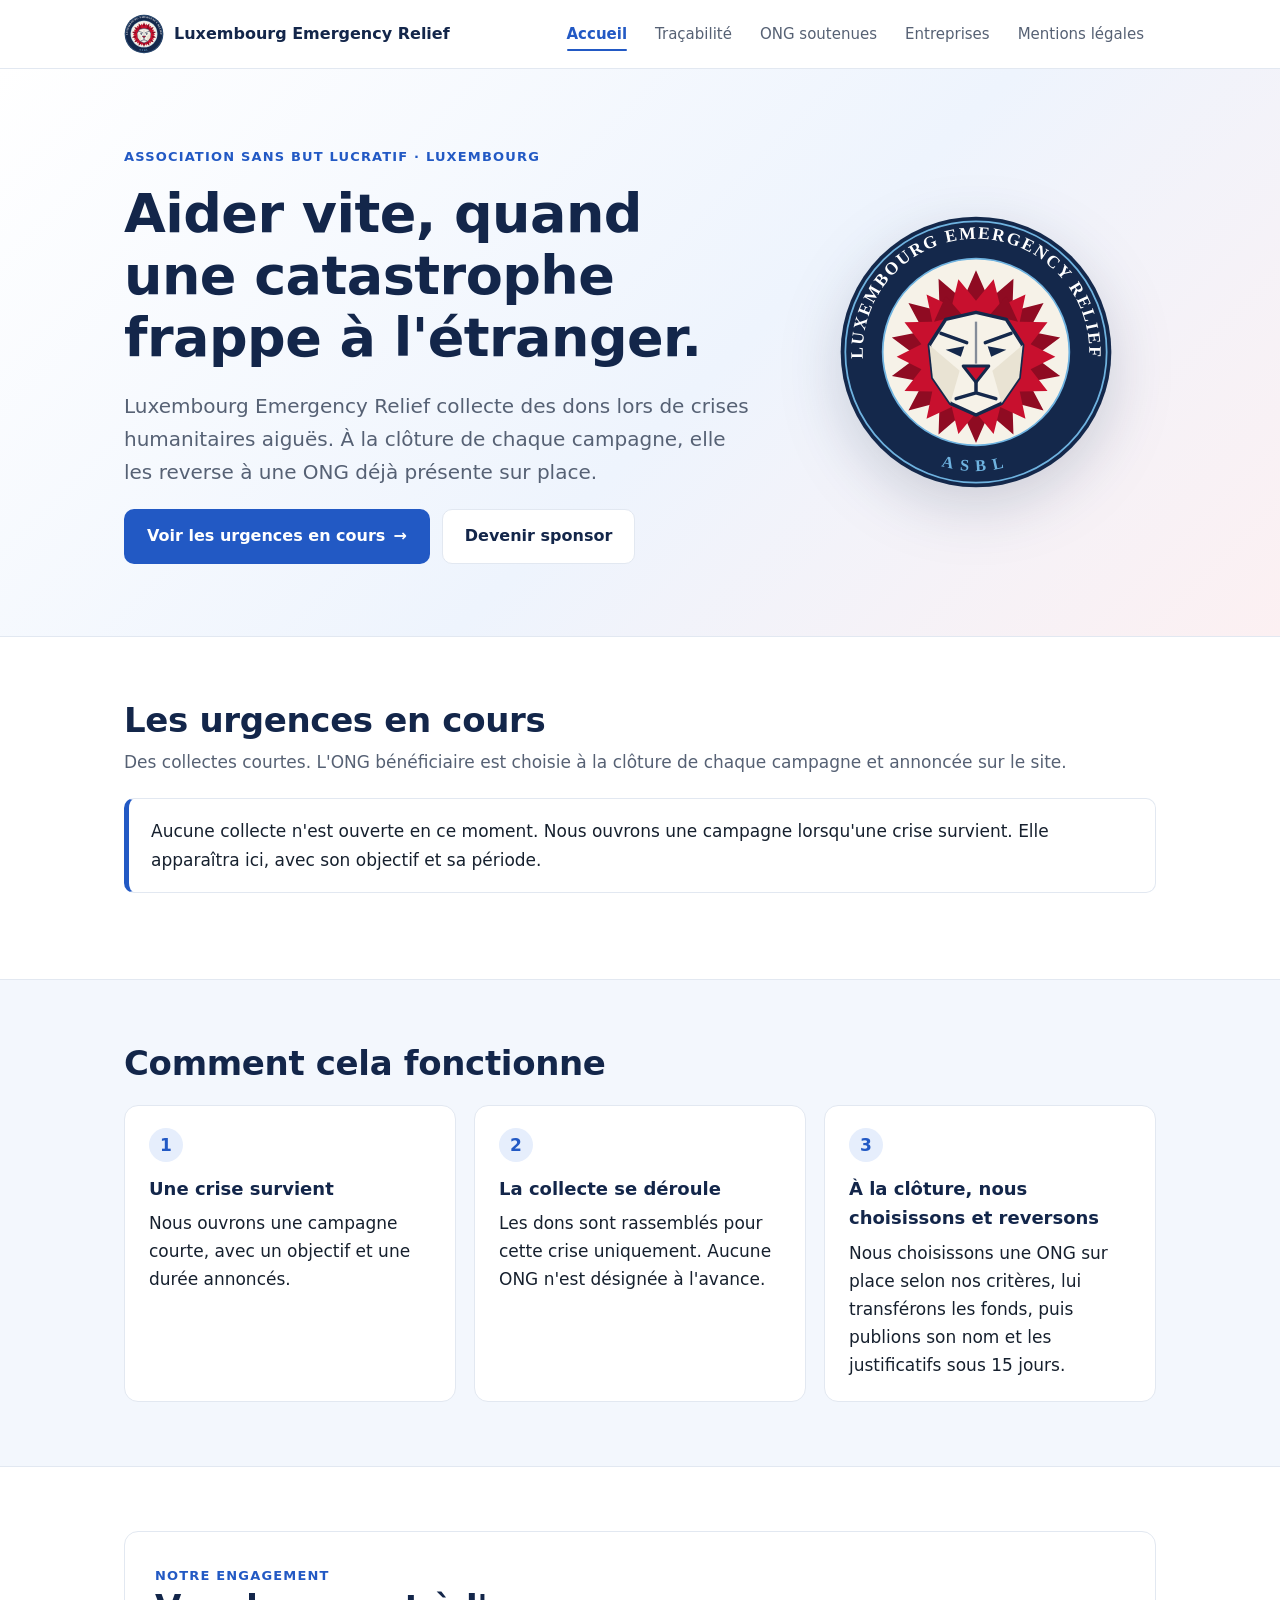
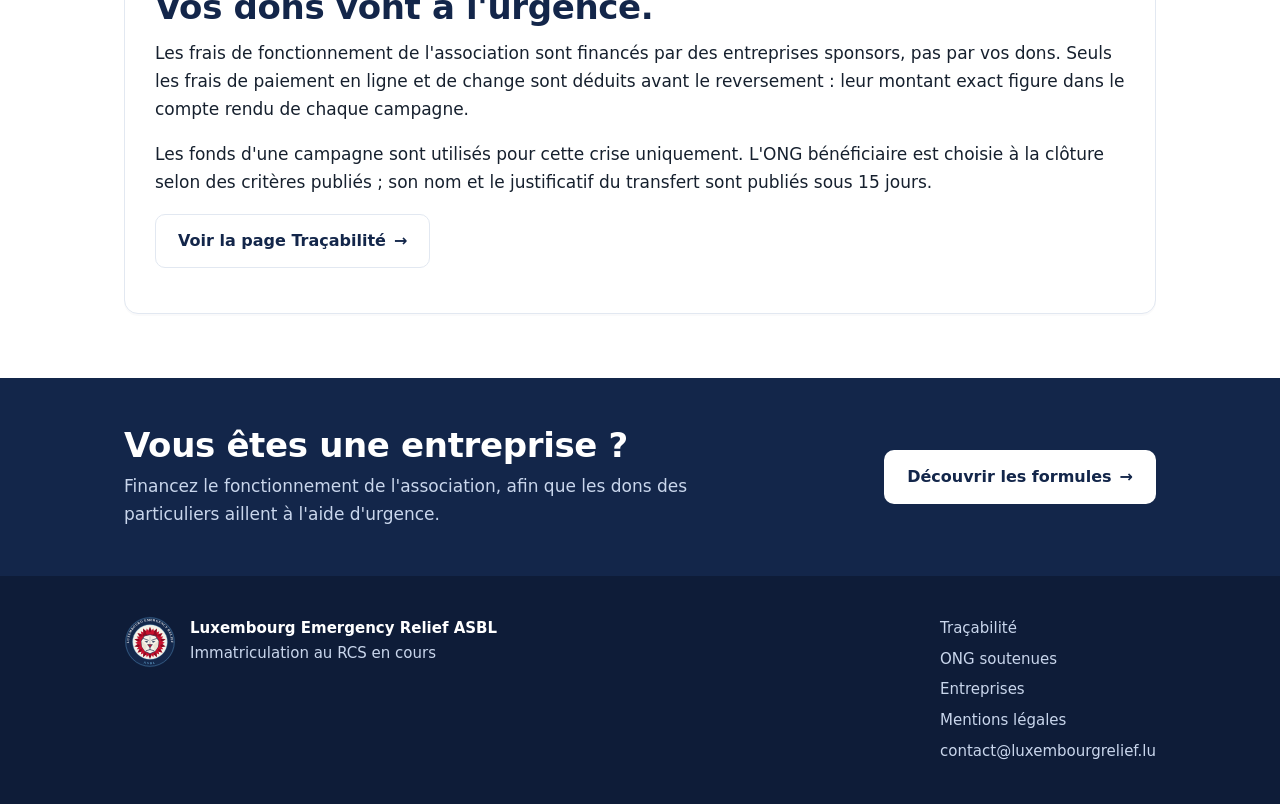
==== commit 1803cecf: "Seuls les frais de paiement et de change sont déduits des dons Co-Authored-By: Claude Opus 5.5 <nore" ====
--- a/index.html
+++ b/index.html
@@ -52,7 +52,7 @@
 <div class="panel">
 <div class="tag">Notre engagement</div>
 <h2>Vos dons vont à l'urgence.</h2>
-<p>Les frais de fonctionnement de l'association sont financés par des entreprises sponsors, pas par vos dons. Seuls les frais de paiement, bancaires et de change sont déduits avant le reversement : leur montant exact figure dans le compte rendu de chaque campagne.</p>
+<p>Les frais de fonctionnement de l'association sont financés par des entreprises sponsors, pas par vos dons. Seuls les frais de paiement en ligne et de change sont déduits avant le reversement : leur montant exact figure dans le compte rendu de chaque campagne.</p>
 <p>Les fonds d'une campagne sont utilisés pour cette crise uniquement. L'ONG bénéficiaire est choisie à la clôture selon des critères publiés ; son nom et le justificatif du transfert sont publiés sous 15 jours.</p>
 <p><a class="btn secondary" href="tracabilite.html">Voir la page Traçabilité <span class="arrow" aria-hidden="true">→</span></a></p>
 </div>
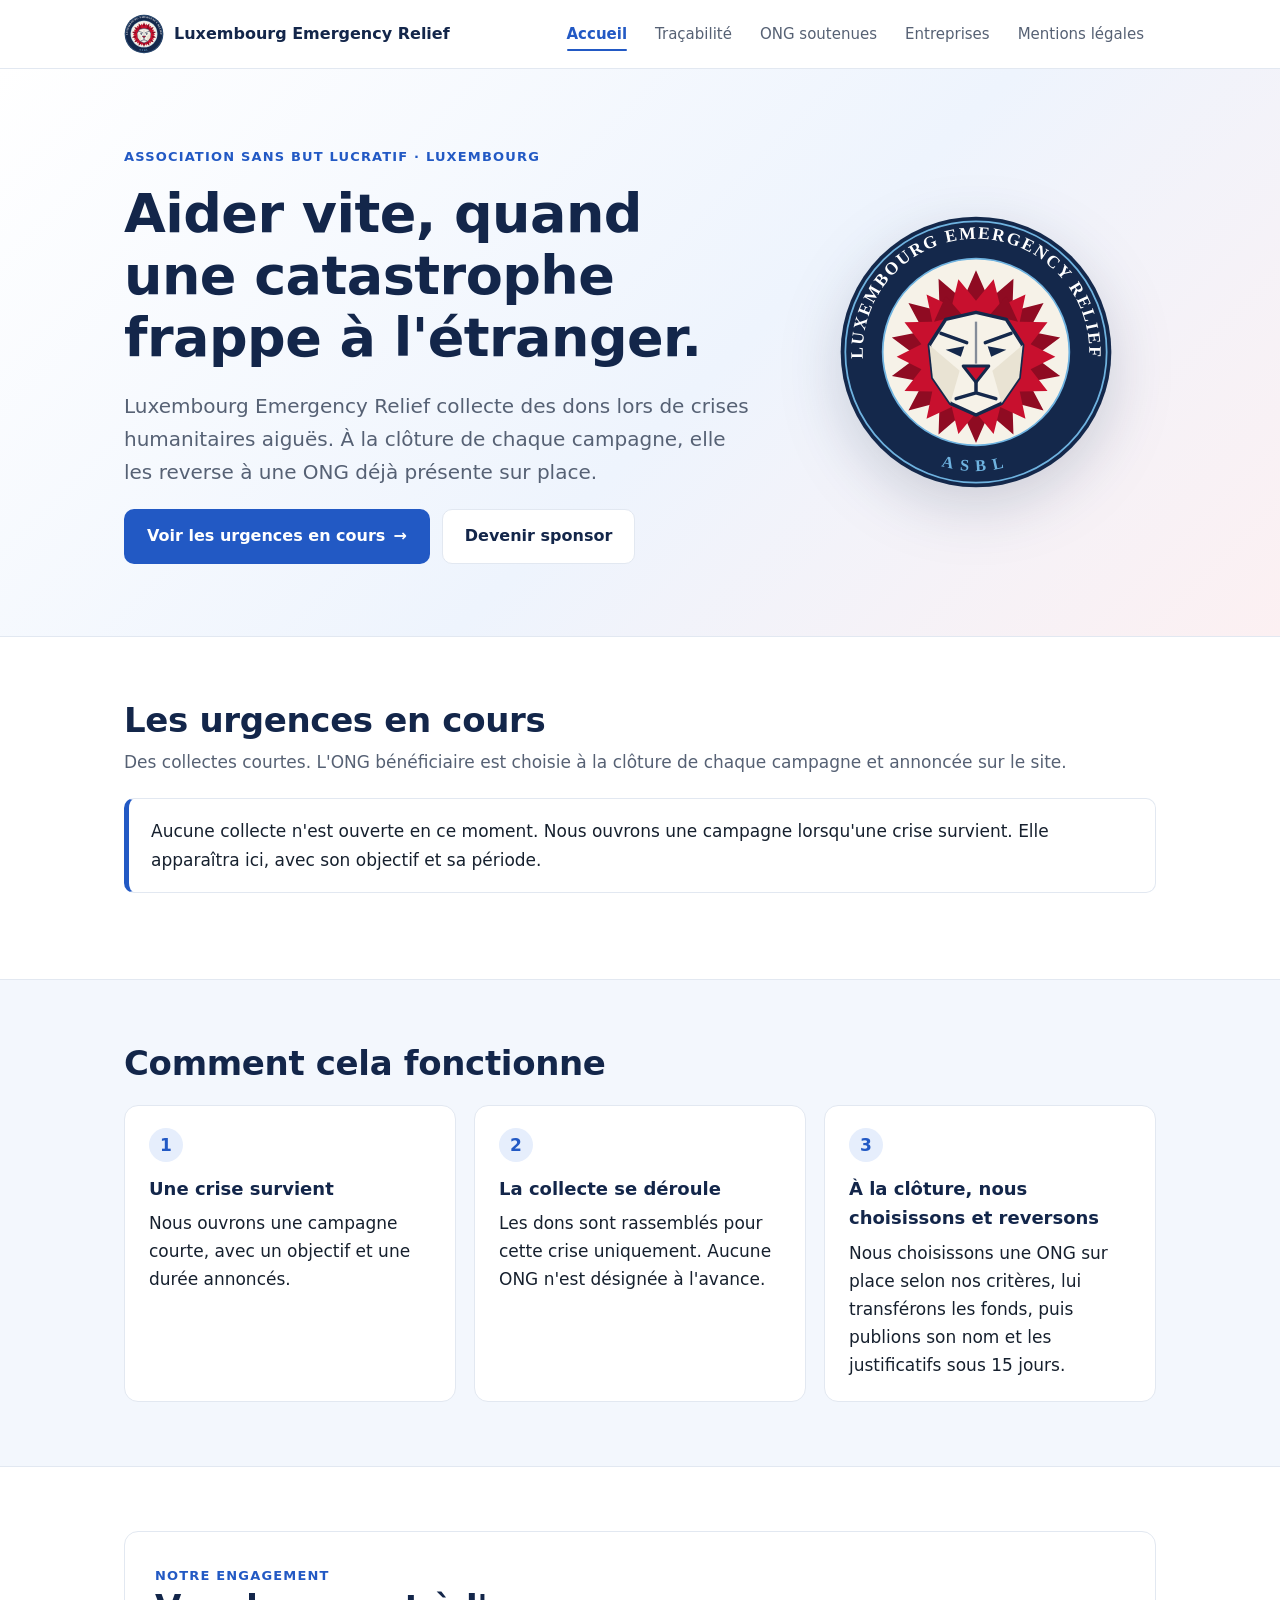
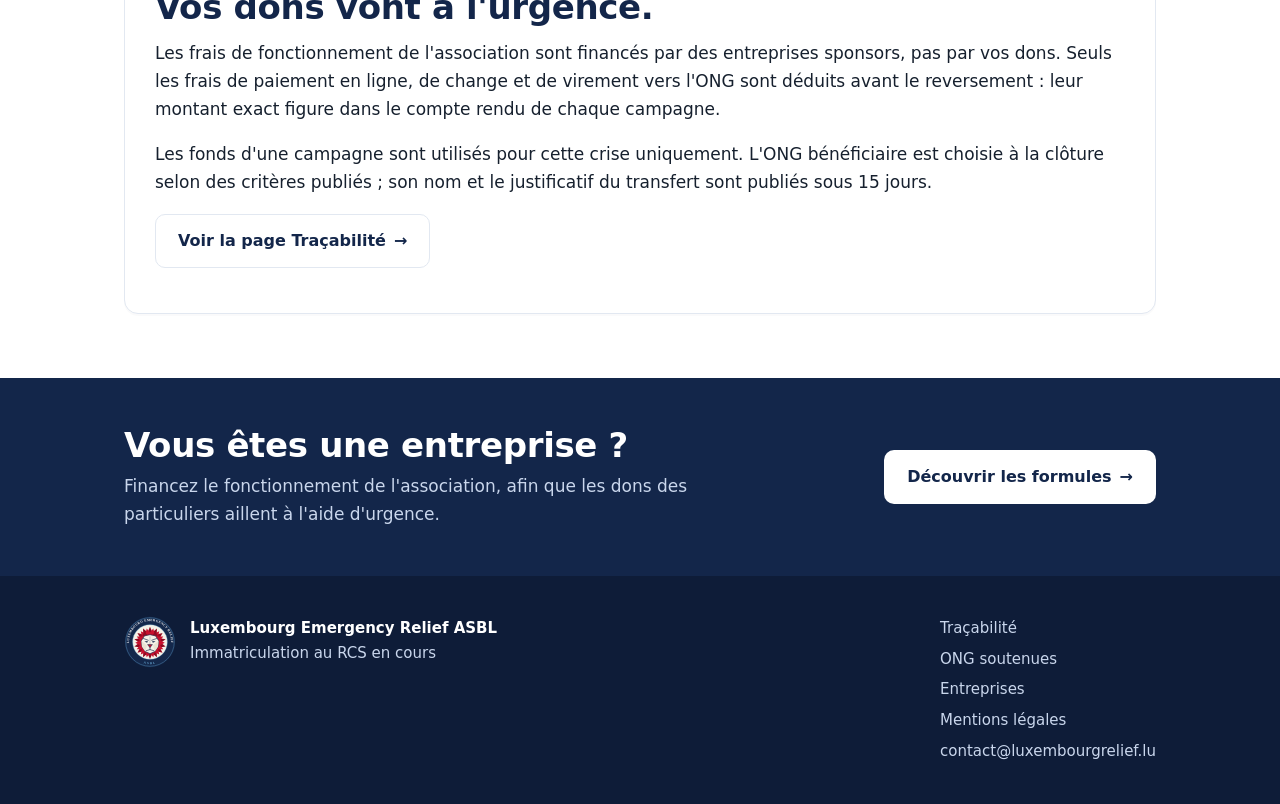
==== commit e1f8788e: "Frais de virement vers l'ONG déduits des dons Co-Authored-By: Claude Opus 5.5 <noreply@anthropic.com" ====
--- a/index.html
+++ b/index.html
@@ -52,7 +52,7 @@
 <div class="panel">
 <div class="tag">Notre engagement</div>
 <h2>Vos dons vont à l'urgence.</h2>
-<p>Les frais de fonctionnement de l'association sont financés par des entreprises sponsors, pas par vos dons. Seuls les frais de paiement en ligne et de change sont déduits avant le reversement : leur montant exact figure dans le compte rendu de chaque campagne.</p>
+<p>Les frais de fonctionnement de l'association sont financés par des entreprises sponsors, pas par vos dons. Seuls les frais de paiement en ligne, de change et de virement vers l'ONG sont déduits avant le reversement : leur montant exact figure dans le compte rendu de chaque campagne.</p>
 <p>Les fonds d'une campagne sont utilisés pour cette crise uniquement. L'ONG bénéficiaire est choisie à la clôture selon des critères publiés ; son nom et le justificatif du transfert sont publiés sous 15 jours.</p>
 <p><a class="btn secondary" href="tracabilite.html">Voir la page Traçabilité <span class="arrow" aria-hidden="true">→</span></a></p>
 </div>
